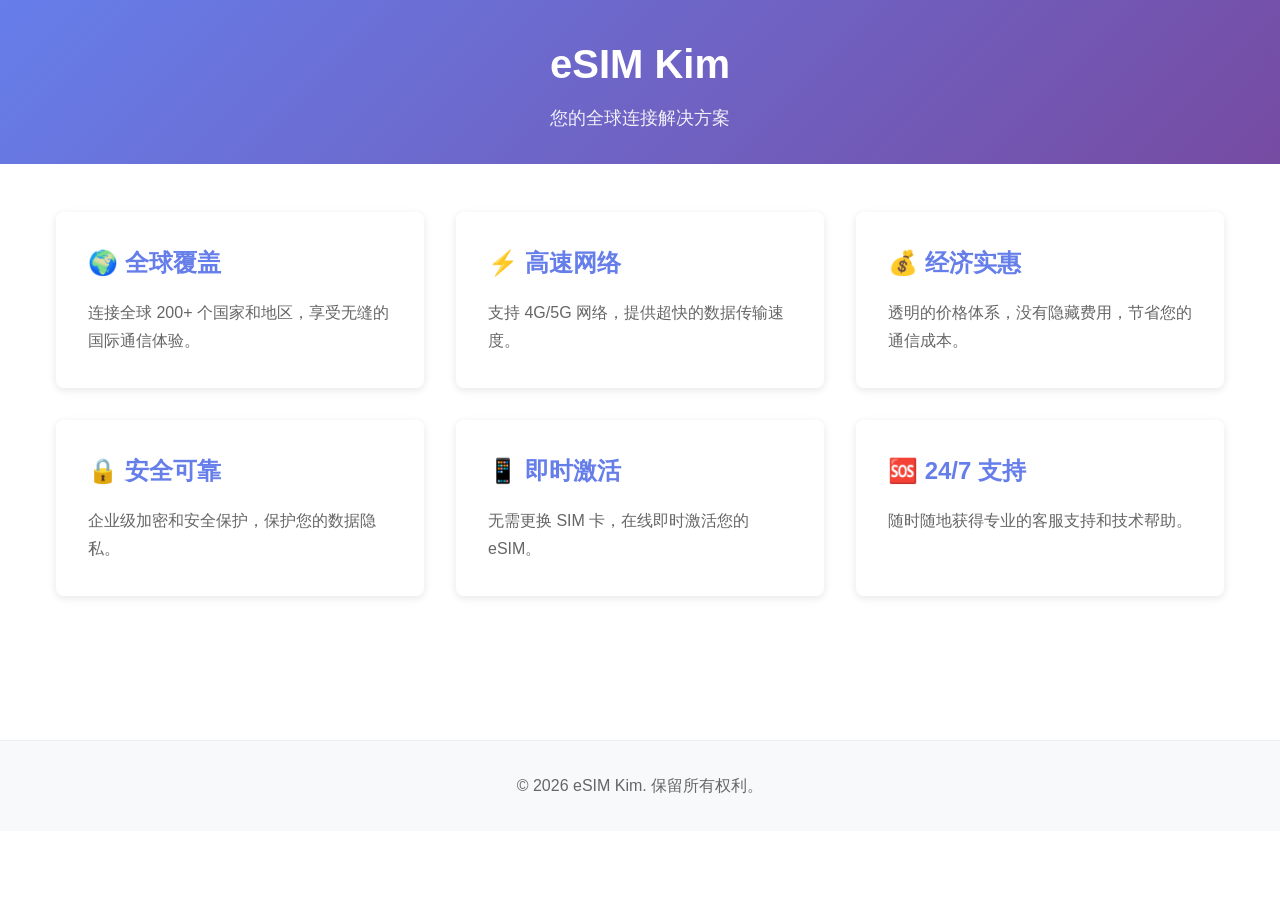
==== index.html @ e340b7d0 "Create index.html file" ====
<!DOCTYPE html>
<html lang="zh-CN">
<head>
    <meta charset="UTF-8">
    <meta name="viewport" content="width=device-width, initial-scale=1.0">
    <title>eSIM Kim</title>
    <style>
        * {
            margin: 0;
            padding: 0;
            box-sizing: border-box;
        }
        
        body {
            font-family: -apple-system, BlinkMacSystemFont, 'Segoe UI', Roboto, 'Helvetica Neue', Arial, sans-serif;
            line-height: 1.6;
            color: #333;
        }
        
        header {
            background: linear-gradient(135deg, #667eea 0%, #764ba2 100%);
            color: white;
            padding: 2rem 0;
            text-align: center;
        }
        
        header h1 {
            font-size: 2.5rem;
            margin-bottom: 0.5rem;
        }
        
        header p {
            font-size: 1.1rem;
            opacity: 0.9;
        }
        
        main {
            max-width: 1200px;
            margin: 0 auto;
            padding: 3rem 1rem;
        }
        
        .container {
            display: grid;
            grid-template-columns: repeat(auto-fit, minmax(300px, 1fr));
            gap: 2rem;
            margin-bottom: 3rem;
        }
        
        .card {
            background: white;
            border-radius: 8px;
            box-shadow: 0 2px 8px rgba(0,0,0,0.1);
            padding: 2rem;
            transition: transform 0.3s ease, box-shadow 0.3s ease;
        }
        
        .card:hover {
            transform: translateY(-5px);
            box-shadow: 0 8px 16px rgba(0,0,0,0.15);
        }
        
        .card h2 {
            color: #667eea;
            margin-bottom: 1rem;
            font-size: 1.5rem;
        }
        
        .card p {
            color: #666;
            line-height: 1.8;
        }
        
        footer {
            background: #f8f9fa;
            text-align: center;
            padding: 2rem;
            margin-top: 3rem;
            color: #666;
            border-top: 1px solid #eee;
        }
    </style>
</head>
<body>
    <header>
        <h1>eSIM Kim</h1>
        <p>您的全球连接解决方案</p>
    </header>
    
    <main>
        <div class="container">
            <div class="card">
                <h2>🌍 全球覆盖</h2>
                <p>连接全球 200+ 个国家和地区，享受无缝的国际通信体验。</p>
            </div>
            
            <div class="card">
                <h2>⚡ 高速网络</h2>
                <p>支持 4G/5G 网络，提供超快的数据传输速度。</p>
            </div>
            
            <div class="card">
                <h2>💰 经济实惠</h2>
                <p>透明的价格体系，没有隐藏费用，节省您的通信成本。</p>
            </div>
            
            <div class="card">
                <h2>🔒 安全可靠</h2>
                <p>企业级加密和安全保护，保护您的数据隐私。</p>
            </div>
            
            <div class="card">
                <h2>📱 即时激活</h2>
                <p>无需更换 SIM 卡，在线即时激活您的 eSIM。</p>
            </div>
            
            <div class="card">
                <h2>🆘 24/7 支持</h2>
                <p>随时随地获得专业的客服支持和技术帮助。</p>
            </div>
        </div>
    </main>
    
    <footer>
        <p>&copy; 2026 eSIM Kim. 保留所有权利。</p>
    </footer>
</body>
</html>
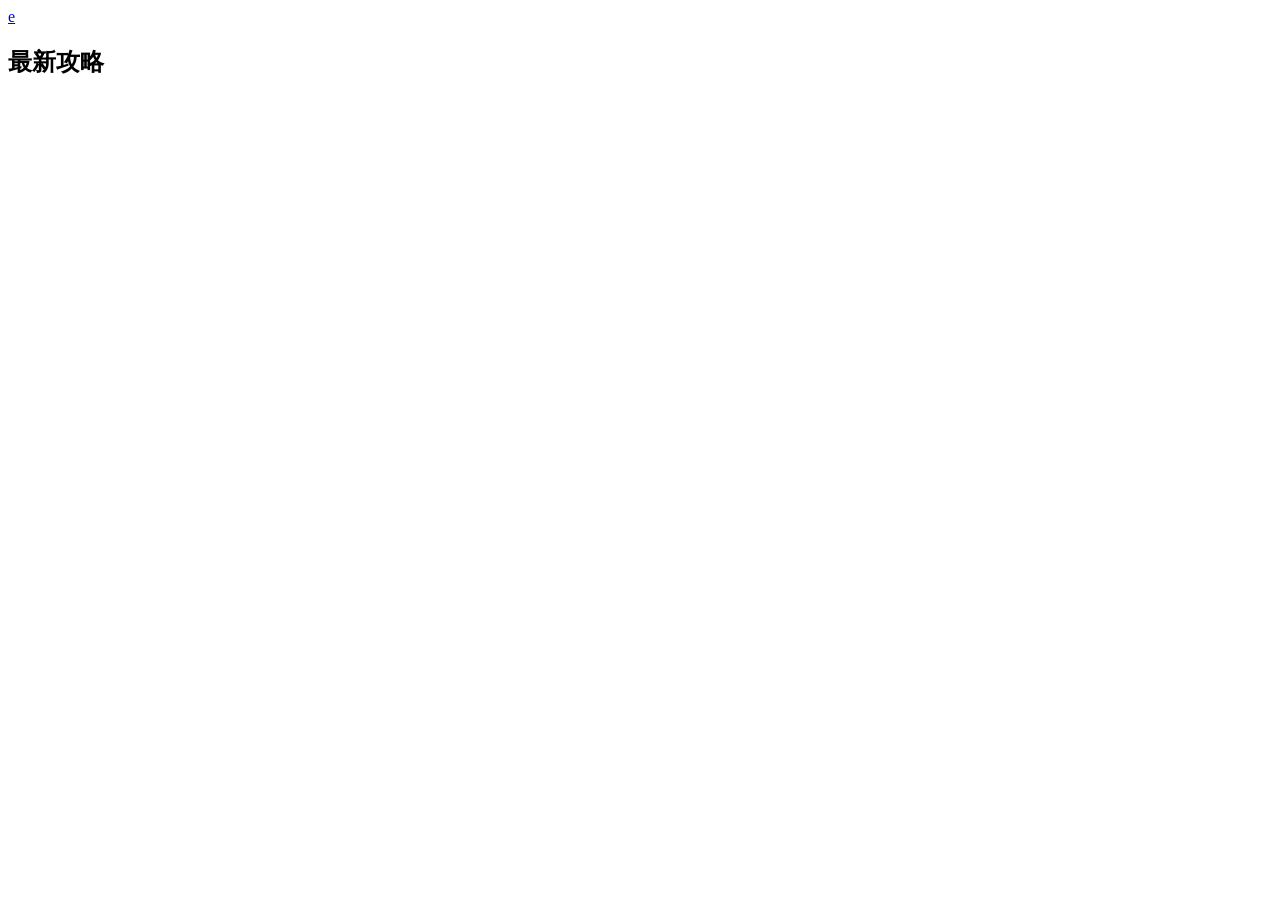
==== commit cabf1206: "update template index.html" ====
--- a/index.html
+++ b/index.html
@@ -1,128 +1,31 @@
-<!DOCTYPE html>
+<!doctype html>
 <html lang="zh-CN">
 <head>
-    <meta charset="UTF-8">
-    <meta name="viewport" content="width=device-width, initial-scale=1.0">
-    <title>eSIM Kim</title>
-    <style>
-        * {
-            margin: 0;
-            padding: 0;
-            box-sizing: border-box;
-        }
-        
-        body {
-            font-family: -apple-system, BlinkMacSystemFont, 'Segoe UI', Roboto, 'Helvetica Neue', Arial, sans-serif;
-            line-height: 1.6;
-            color: #333;
-        }
-        
-        header {
-            background: linear-gradient(135deg, #667eea 0%, #764ba2 100%);
-            color: white;
-            padding: 2rem 0;
-            text-align: center;
-        }
-        
-        header h1 {
-            font-size: 2.5rem;
-            margin-bottom: 0.5rem;
-        }
-        
-        header p {
-            font-size: 1.1rem;
-            opacity: 0.9;
-        }
-        
-        main {
-            max-width: 1200px;
-            margin: 0 auto;
-            padding: 3rem 1rem;
-        }
-        
-        .container {
-            display: grid;
-            grid-template-columns: repeat(auto-fit, minmax(300px, 1fr));
-            gap: 2rem;
-            margin-bottom: 3rem;
-        }
-        
-        .card {
-            background: white;
-            border-radius: 8px;
-            box-shadow: 0 2px 8px rgba(0,0,0,0.1);
-            padding: 2rem;
-            transition: transform 0.3s ease, box-shadow 0.3s ease;
-        }
-        
-        .card:hover {
-            transform: translateY(-5px);
-            box-shadow: 0 8px 16px rgba(0,0,0,0.15);
-        }
-        
-        .card h2 {
-            color: #667eea;
-            margin-bottom: 1rem;
-            font-size: 1.5rem;
-        }
-        
-        .card p {
-            color: #666;
-            line-height: 1.8;
-        }
-        
-        footer {
-            background: #f8f9fa;
-            text-align: center;
-            padding: 2rem;
-            margin-top: 3rem;
-            color: #666;
-            border-top: 1px solid #eee;
-        }
-    </style>
+  <meta charset="utf-8">
+  <meta name="viewport" content="width=device-width, initial-scale=1">
+  <meta name="description" content="">
+  <title>eSIM</title>
+  <link id="favicon" rel="icon" href="">
+  <link rel="stylesheet" href="/css/style.css?v=15">
 </head>
 <body>
-    <header>
-        <h1>eSIM Kim</h1>
-        <p>您的全球连接解决方案</p>
-    </header>
-    
-    <main>
-        <div class="container">
-            <div class="card">
-                <h2>🌍 全球覆盖</h2>
-                <p>连接全球 200+ 个国家和地区，享受无缝的国际通信体验。</p>
-            </div>
-            
-            <div class="card">
-                <h2>⚡ 高速网络</h2>
-                <p>支持 4G/5G 网络，提供超快的数据传输速度。</p>
-            </div>
-            
-            <div class="card">
-                <h2>💰 经济实惠</h2>
-                <p>透明的价格体系，没有隐藏费用，节省您的通信成本。</p>
-            </div>
-            
-            <div class="card">
-                <h2>🔒 安全可靠</h2>
-                <p>企业级加密和安全保护，保护您的数据隐私。</p>
-            </div>
-            
-            <div class="card">
-                <h2>📱 即时激活</h2>
-                <p>无需更换 SIM 卡，在线即时激活您的 eSIM。</p>
-            </div>
-            
-            <div class="card">
-                <h2>🆘 24/7 支持</h2>
-                <p>随时随地获得专业的客服支持和技术帮助。</p>
-            </div>
-        </div>
-    </main>
-    
-    <footer>
-        <p>&copy; 2026 eSIM Kim. 保留所有权利。</p>
-    </footer>
+  <header class="site-header">
+    <div class="container nav"><a class="brand" href="/"><span class="logo"><img id="logo-img" alt=""><span id="logo-fallback">e</span></span><span id="site-title"></span></a></div>
+  </header>
+  <section class="hero">
+    <div class="container hero-grid">
+      <p id="site-desc" class="site-desc"></p>
+      <div id="home-ad" class="ad-wrap"></div>
+    </div>
+  </section>
+  <main class="container">
+    <div id="countries" class="country-bar"></div>
+    <div class="section-head"><h2>最新攻略</h2></div>
+    <div id="articles" class="grid"></div>
+    <div id="empty" class="empty" style="display:none">暂无文章，请先登录后台发布内容。</div>
+  </main>
+  <footer class="footer" id="footer-text"></footer>
+  <script src="/js/api.js?v=15"></script>
+  <script src="/js/index.js?v=15"></script>
 </body>
-</html>+</html>
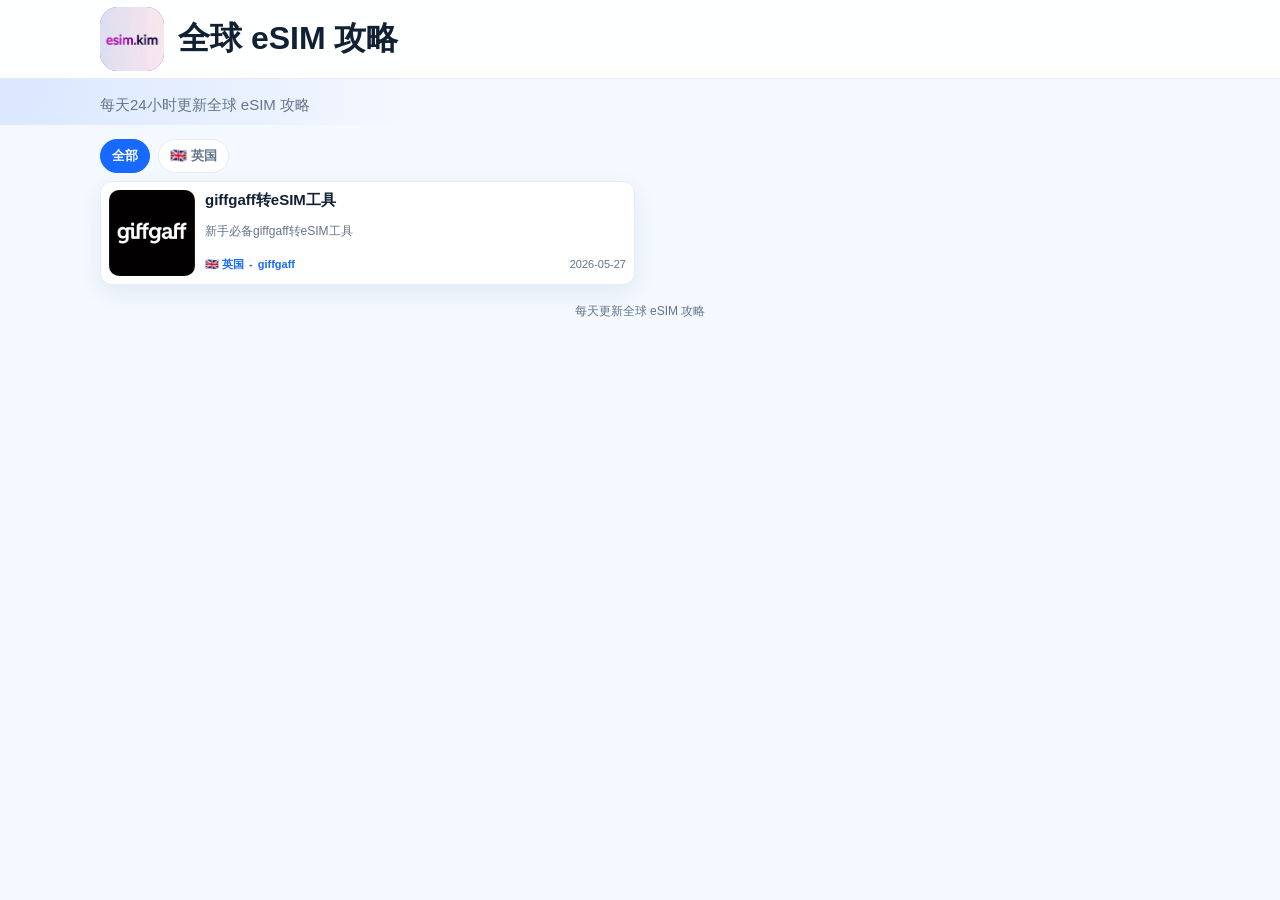
==== commit 9509db93: "update template index.html" ====
--- a/index.html
+++ b/index.html
@@ -6,7 +6,7 @@
   <meta name="description" content="">
   <title>eSIM</title>
   <link id="favicon" rel="icon" href="">
-  <link rel="stylesheet" href="/css/style.css?v=15">
+  <link rel="stylesheet" href="/css/style.css?v=16">
 </head>
 <body>
   <header class="site-header">
@@ -20,12 +20,11 @@
   </section>
   <main class="container">
     <div id="countries" class="country-bar"></div>
-    <div class="section-head"><h2>最新攻略</h2></div>
     <div id="articles" class="grid"></div>
     <div id="empty" class="empty" style="display:none">暂无文章，请先登录后台发布内容。</div>
   </main>
   <footer class="footer" id="footer-text"></footer>
-  <script src="/js/api.js?v=15"></script>
-  <script src="/js/index.js?v=15"></script>
+  <script src="/js/api.js?v=16"></script>
+  <script src="/js/index.js?v=16"></script>
 </body>
 </html>
--- a/css/style.css
+++ b/css/style.css
@@ -0,0 +1,6 @@
+:root{--bg:#f4f8ff;--card:#fff;--text:#122033;--muted:#64748b;--brand:#1769ff;--line:#e6edf7;--soft:#eef5ff;--shadow:0 8px 22px rgba(24,76,140,.08)}*{box-sizing:border-box}body{margin:0;font-family:Inter,Arial,"Microsoft YaHei",sans-serif;background:var(--bg);color:var(--text)}a{color:inherit;text-decoration:none}.container{width:min(1080px,calc(100% - 24px));margin:auto}.site-header{position:sticky;top:0;z-index:10;background:rgba(255,255,255,.9);backdrop-filter:blur(12px);border-bottom:1px solid var(--line)}.nav{height:52px;display:flex;align-items:center;justify-content:space-between}.brand{display:flex;gap:8px;align-items:center;font-weight:900;font-size:17px}.logo{width:28px;height:28px;border-radius:9px;background:linear-gradient(135deg,var(--brand),#7c3aed);display:grid;place-items:center;color:#fff;overflow:hidden}.logo img{width:100%;height:100%;object-fit:cover;display:none}.hero{padding:14px 0 8px;background:radial-gradient(circle at top left,rgba(23,105,255,.12),transparent 32%)}.hero-grid{display:grid;grid-template-columns:1fr;gap:10px}.site-desc{display:none;color:var(--muted);font-size:15px;line-height:1.6;margin:0}.site-desc.show{display:block}.ad-wrap{display:none;position:relative}.ad-wrap.show{display:block}.ad-slider{height:86px;overflow:hidden;border-radius:12px;background:#e9f1ff;position:relative}.ad-track{height:100%;display:flex;transition:transform .28s ease}.ad-slide{min-width:100%;height:100%;display:flex;align-items:center;justify-content:center;background:linear-gradient(135deg,#1769ff,#00b894);color:#fff}.ad-slide img{width:100%;height:100%;object-fit:contain;display:block;background:#fff}.ad-text{width:100%;height:100%;display:flex;align-items:center;justify-content:center;text-align:center;padding:10px 42px;font-weight:800;font-size:17px;line-height:1.4}.ad-arrow{position:absolute;top:50%;transform:translateY(-50%);width:28px;height:28px;border:0;border-radius:50%;background:rgba(255,255,255,.82);color:#1769ff;font-weight:900;cursor:pointer}.ad-prev{left:7px}.ad-next{right:7px}.country-bar{display:flex;gap:8px;overflow:auto;padding:14px 0 8px}.country-btn{white-space:nowrap;border:1px solid var(--line);background:var(--card);border-radius:999px;padding:7px 11px;font-weight:700;color:var(--muted);cursor:pointer}.country-btn.active{background:var(--brand);border-color:var(--brand);color:#fff}.section-head{display:flex;justify-content:space-between;align-items:center;margin:12px 0 10px}.section-head h2{margin:0;font-size:21px}.grid{display:grid;grid-template-columns:repeat(2,1fr);gap:10px}.article-card{display:grid;grid-template-columns:86px minmax(0,1fr);gap:10px;background:var(--card);border:1px solid var(--line);border-radius:12px;padding:8px;box-shadow:var(--shadow);overflow:hidden}.cover{width:86px;aspect-ratio:1/1;background:linear-gradient(135deg,#dbeafe,#cffafe);display:grid;place-items:center;color:#1769ff;font-size:18px;font-weight:900;border-radius:10px;overflow:hidden}.cover img{width:100%;height:100%;object-fit:contain;background:#fff}.article-body{min-width:0;display:grid;gap:5px}.article-body h3{margin:0;font-size:15px;line-height:1.3;white-space:nowrap;overflow:hidden;text-overflow:ellipsis}.summary{color:var(--muted);line-height:1.4;font-size:12px;margin:0;display:-webkit-box;-webkit-line-clamp:2;-webkit-box-orient:vertical;overflow:hidden}.card-bottom{display:flex;align-items:center;justify-content:space-between;gap:8px;font-size:11px;color:var(--muted)}.card-left,.card-right{display:flex;gap:5px;align-items:center;min-width:0}.card-left{color:var(--brand);font-weight:700}.card-right{justify-content:flex-end;white-space:nowrap}.meta,.tags{display:flex;flex-wrap:wrap;gap:5px;color:var(--muted);font-size:11px}.tag{padding:3px 6px;background:var(--soft);color:var(--brand);border-radius:99px}.btn{display:inline-flex;align-items:center;justify-content:center;padding:8px 12px;border:0;border-radius:10px;background:var(--brand);color:#fff;font-weight:800;cursor:pointer}.btn.secondary{background:var(--soft);color:var(--brand)}.article-page{padding:16px 0}.article-shell{display:grid;grid-template-columns:minmax(0,1fr) 250px;gap:14px}.side-stack{display:grid;gap:12px;align-content:start}.article-main,.side-card,.source-card{background:var(--card);border:1px solid var(--line);border-radius:14px;padding:14px;box-shadow:var(--shadow)}.article-title{font-size:clamp(24px,4vw,34px);line-height:1.15;margin:0 0 10px}.content{line-height:1.72;font-size:15px}.content img{max-width:100%;border-radius:10px}.content pre{overflow:auto;background:#0f172a;color:#e2e8f0;padding:12px;border-radius:10px}.source-card{margin-top:12px;color:var(--muted);font-size:13px}.source-card a{color:var(--brand);font-weight:800}.rating button{font-size:22px;background:transparent;border:0;color:#f59e0b;cursor:pointer}.footer{padding:18px 0;color:var(--muted);text-align:center;font-size:12px}.empty{padding:24px;background:var(--card);border-radius:13px;color:var(--muted);text-align:center}@media(max-width:900px){.article-shell{grid-template-columns:1fr}.grid{grid-template-columns:1fr}.side-stack{order:2}.article-main{order:1}}@media(max-width:620px){.container{width:min(100% - 18px,1080px)}.nav{height:48px}.brand{font-size:15px}.logo{width:26px;height:26px}.hero{padding:10px 0 4px}.site-desc{font-size:14px}.ad-slider{height:68px;border-radius:10px}.ad-text{font-size:14px;padding:8px 36px}.ad-arrow{width:24px;height:24px}.country-bar{gap:6px;padding:10px 0 6px}.country-btn{padding:6px 9px;font-size:12px}.section-head{margin:9px 0}.section-head h2{font-size:18px}.grid{gap:8px}.article-card{grid-template-columns:72px minmax(0,1fr);gap:8px;padding:7px;border-radius:10px}.cover{width:72px;border-radius:9px}.article-body h3{font-size:14px}.summary{font-size:12px;-webkit-line-clamp:2}.card-bottom{font-size:10px;gap:5px}.card-right{gap:4px}.article-main,.side-card,.source-card{padding:11px;border-radius:11px}.article-page{padding:10px 0}.content{font-size:14px}.footer{padding:14px 0}}
+:root{}
+.ad-slider{height:auto!important;overflow:hidden}.ad-track{height:auto!important}.ad-slide{height:auto!important;display:block!important;background:transparent!important}.ad-page{display:grid;grid-template-columns:repeat(2,1fr);gap:10px}.ad-page.single{grid-template-columns:1fr}.ad-card{display:flex;align-items:center;justify-content:center;aspect-ratio:3/1;border-radius:12px;overflow:hidden;background:linear-gradient(135deg,#1769ff,#00b894);color:#fff!important}.ad-card img{width:100%;height:100%;object-fit:fill;display:block}.ad-card .ad-text{height:100%;color:#fff!important}.ad-text{color:#fff!important;opacity:1!important}@media(max-width:620px){.ad-page{grid-template-columns:1fr}.ad-card{aspect-ratio:3/1;border-radius:10px}}
+:root{}
+.nav{height:78px!important}.brand{font-size:32px!important;gap:14px!important}.logo{width:64px!important;height:64px!important;border-radius:18px!important}@media(max-width:620px){.nav{height:66px!important}.brand{font-size:22px!important;gap:10px!important}.logo{width:46px!important;height:46px!important;border-radius:14px!important}}
+.page-notice{position:fixed;z-index:999;left:50%;top:14px;transform:translate(-50%,0);width:min(520px,calc(100% - 24px));padding:12px 16px;border-radius:14px;background:#ef4444;color:#fff;text-align:center;font-weight:900;box-shadow:0 14px 40px rgba(0,0,0,.18)}
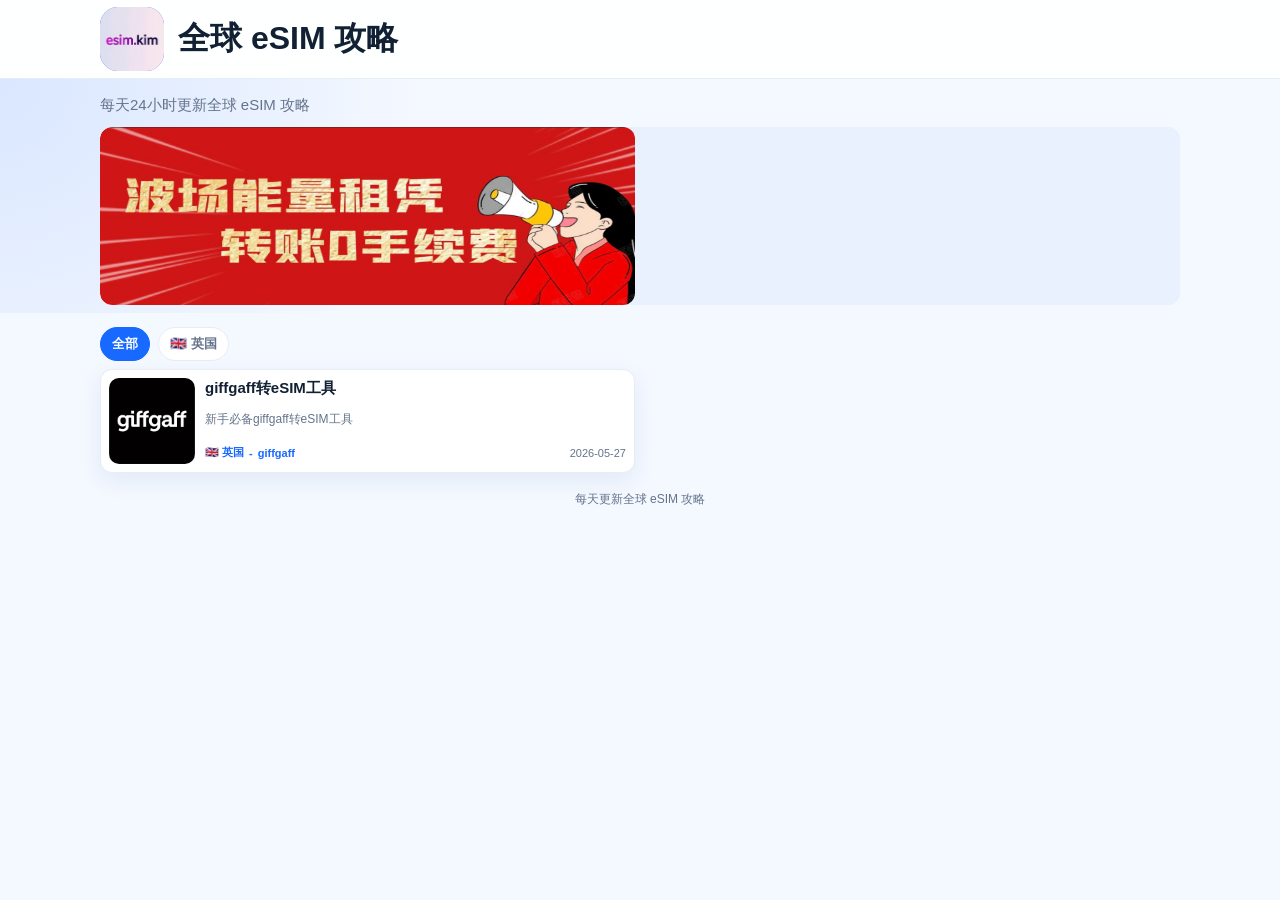
==== commit 481d54e7: "update template index.html" ====
--- a/index.html
+++ b/index.html
@@ -6,7 +6,7 @@
   <meta name="description" content="">
   <title>eSIM</title>
   <link id="favicon" rel="icon" href="">
-  <link rel="stylesheet" href="/css/style.css?v=16">
+  <link rel="stylesheet" href="/css/style.css?v=17">
 </head>
 <body>
   <header class="site-header">
@@ -24,7 +24,7 @@
     <div id="empty" class="empty" style="display:none">暂无文章，请先登录后台发布内容。</div>
   </main>
   <footer class="footer" id="footer-text"></footer>
-  <script src="/js/api.js?v=16"></script>
-  <script src="/js/index.js?v=16"></script>
+  <script src="/js/api.js?v=17"></script>
+  <script src="/js/index.js?v=17"></script>
 </body>
 </html>
--- a/css/style.css
+++ b/css/style.css
@@ -4,3 +4,4 @@
 :root{}
 .nav{height:78px!important}.brand{font-size:32px!important;gap:14px!important}.logo{width:64px!important;height:64px!important;border-radius:18px!important}@media(max-width:620px){.nav{height:66px!important}.brand{font-size:22px!important;gap:10px!important}.logo{width:46px!important;height:46px!important;border-radius:14px!important}}
 .page-notice{position:fixed;z-index:999;left:50%;top:14px;transform:translate(-50%,0);width:min(520px,calc(100% - 24px));padding:12px 16px;border-radius:14px;background:#ef4444;color:#fff;text-align:center;font-weight:900;box-shadow:0 14px 40px rgba(0,0,0,.18)}
+.article-page{padding-top:18px}.article-main{width:min(820px,100%);margin:0 auto}.article-bottom-ad{width:min(820px,100%);margin:14px auto 0}
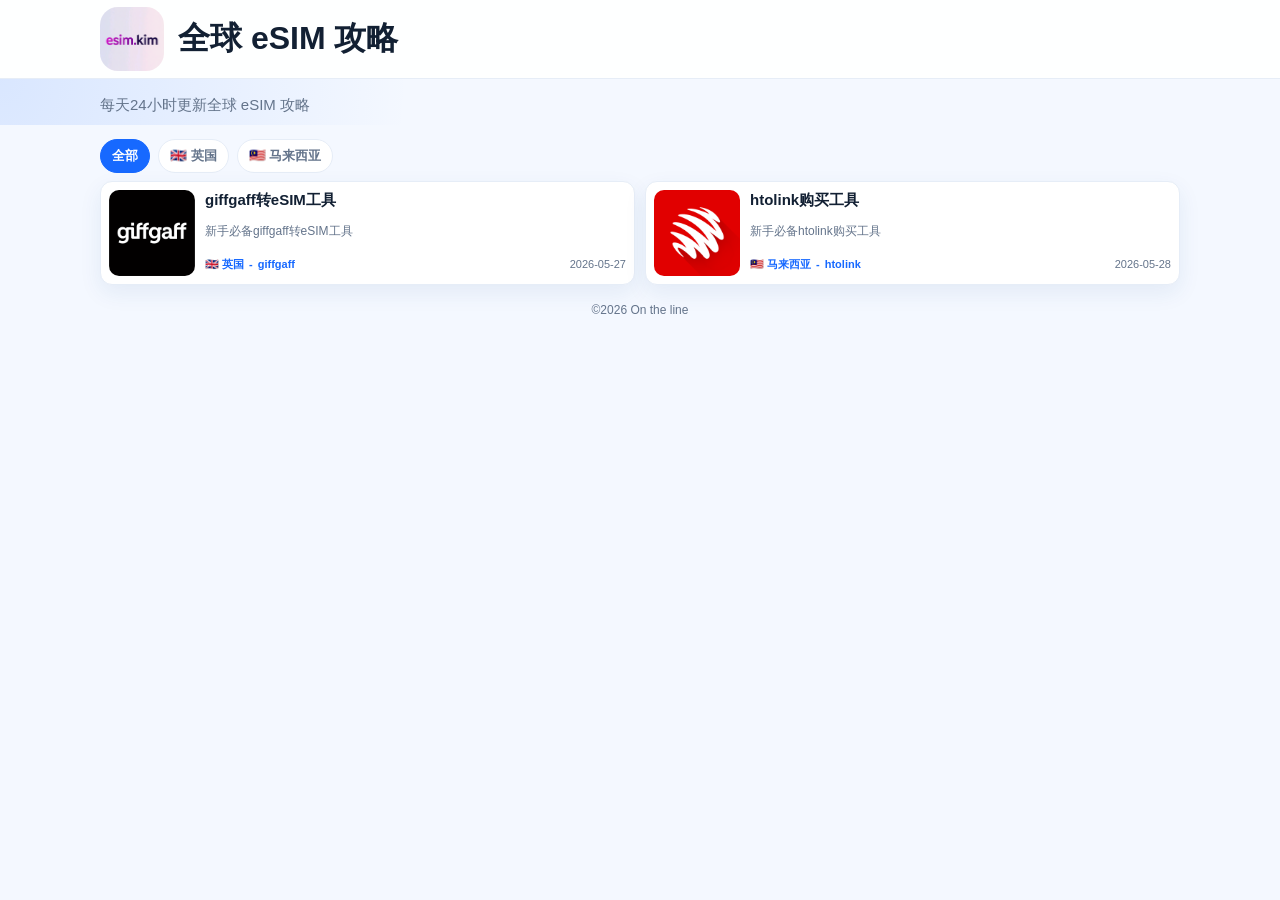
==== commit 89125d9b: "update template index.html" ====
--- a/index.html
+++ b/index.html
@@ -6,11 +6,23 @@
   <meta name="description" content="">
   <title>eSIM</title>
   <link id="favicon" rel="icon" href="">
-  <link rel="stylesheet" href="/css/style.css?v=17">
+  <script>
+    (function () {
+      var t = Date.now();
+      var head = document.head;
+      function css(href) { var l = document.createElement('link'); l.rel = 'stylesheet'; l.href = href + '?t=' + t; head.appendChild(l); }
+      function js(src, cb) { var s = document.createElement('script'); s.src = src + '?t=' + t; s.onload = cb || null; head.appendChild(s); }
+      css('/css/style.css');
+      js('/js/api.js', function () { js('/js/index.js'); });
+    })();
+  </script>
 </head>
 <body>
   <header class="site-header">
-    <div class="container nav"><a class="brand" href="/"><span class="logo"><img id="logo-img" alt=""><span id="logo-fallback">e</span></span><span id="site-title"></span></a></div>
+    <div class="container nav">
+      <a class="brand" href="/"><span class="logo"><img id="logo-img" alt=""><span id="logo-fallback">e</span></span><span id="site-title"></span></a>
+      <a id="header-btn" class="header-btn" target="_blank" rel="noopener noreferrer" style="display:none"></a>
+    </div>
   </header>
   <section class="hero">
     <div class="container hero-grid">
@@ -24,7 +36,5 @@
     <div id="empty" class="empty" style="display:none">暂无文章，请先登录后台发布内容。</div>
   </main>
   <footer class="footer" id="footer-text"></footer>
-  <script src="/js/api.js?v=17"></script>
-  <script src="/js/index.js?v=17"></script>
 </body>
 </html>
